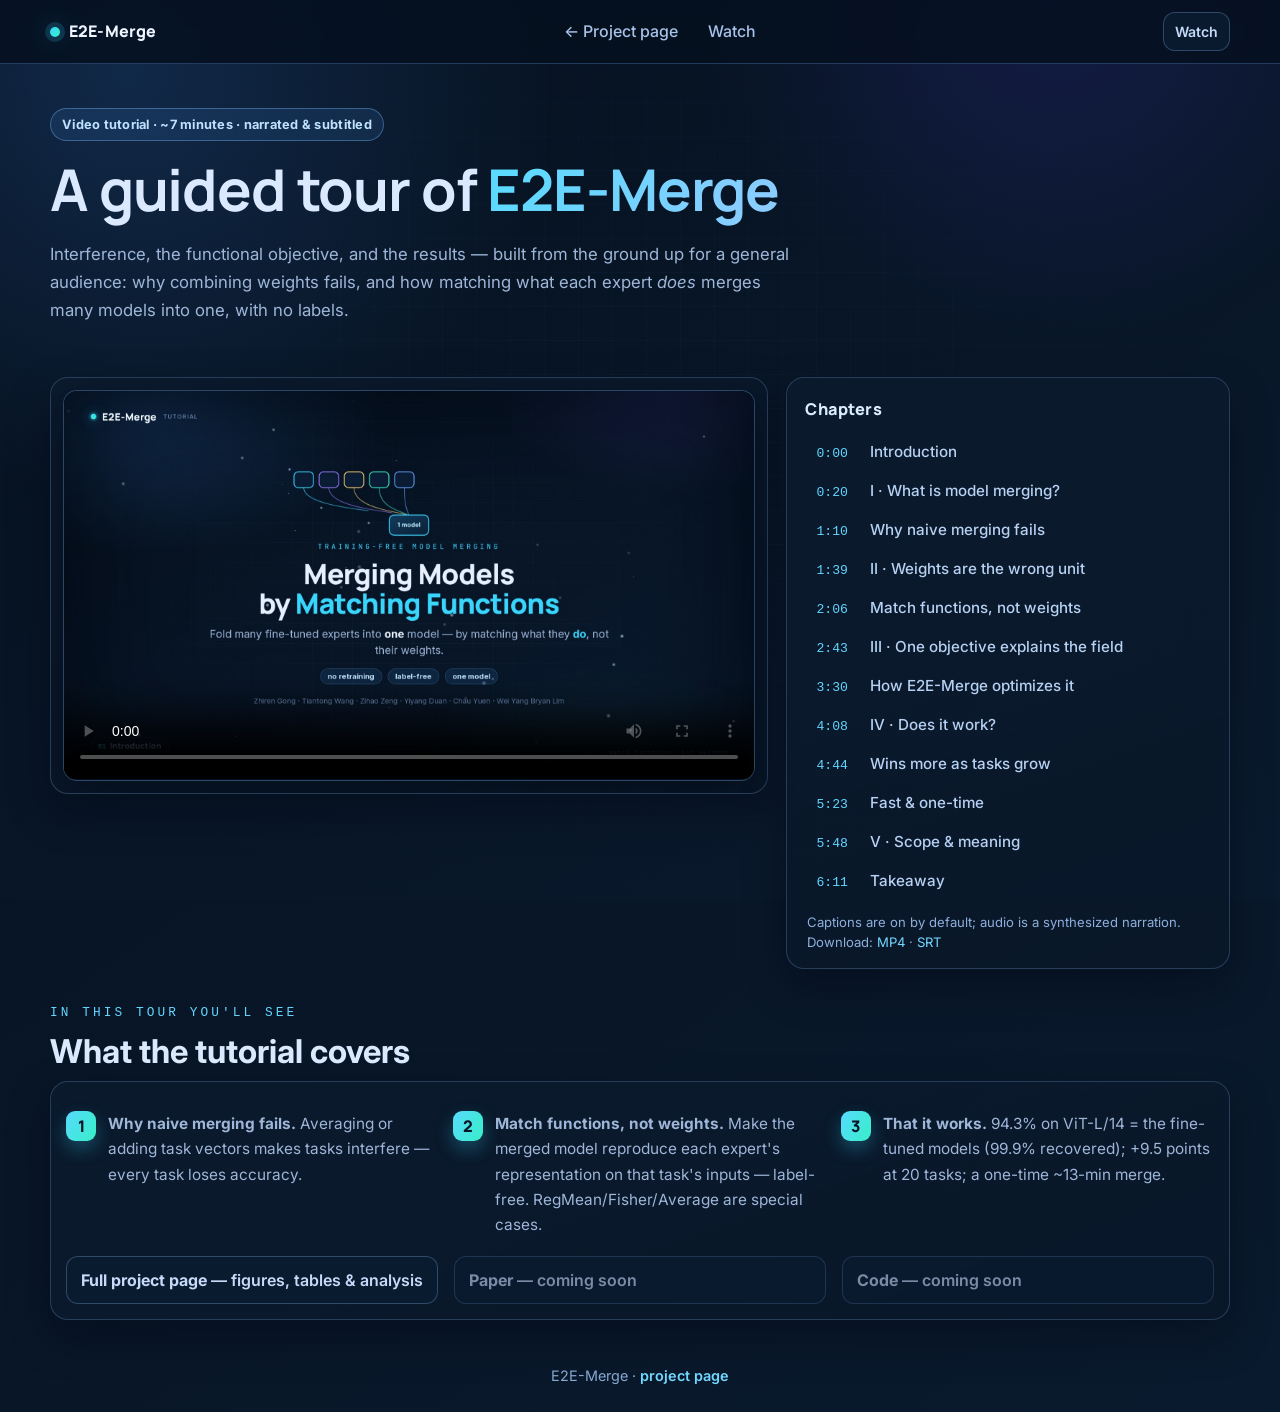
==== tutorial.html @ 4d7aeb11 "E2E-Merge project page + narrated tutorial video Polished project website (shared dark theme): inter" ====
<!doctype html>
<html lang="en">
<head>
  <meta charset="utf-8">
  <meta name="viewport" content="width=device-width, initial-scale=1">
  <title>Tutorial · E2E-Merge</title>
  <meta name="description" content="A narrated, animated ~7-minute video tutorial on E2E-Merge: merging models by matching functions.">
  <link rel="preconnect" href="https://fonts.googleapis.com">
  <link rel="preconnect" href="https://fonts.gstatic.com" crossorigin>
  <link href="https://fonts.googleapis.com/css2?family=Inter:wght@400;500;600;700;800&family=Manrope:wght@500;700;800&display=swap" rel="stylesheet">
  <link rel="stylesheet" href="./styles.css">
  <style>
    .tut-hero{padding:44px 0 8px;}
    .tut-hero .pill{margin-bottom:14px;}
    .tut-grid{display:grid;grid-template-columns:1.62fr 1fr;gap:18px;align-items:start;margin-top:14px;}
    .video-card{padding:12px;}
    .video-card video{width:100%;display:block;border-radius:14px;border:1px solid rgba(118,171,231,.35);
      background:#04101f;box-shadow:0 18px 44px rgba(0,7,16,.5);}
    .chapters{padding:16px 18px;}
    .chapters h4{margin:2px 0 10px;font-family:Manrope,Inter,sans-serif;font-weight:800;font-size:1.02rem;color:#dcecff;letter-spacing:.01em;}
    .chapters ul{list-style:none;margin:0;padding:0;max-height:498px;overflow:auto;}
    .chapters li{margin:0 0 2px;}
    .chapters button{display:flex;width:100%;gap:12px;align-items:baseline;text-align:left;cursor:pointer;
      border:0;border-radius:10px;padding:9px 11px;background:transparent;color:#b6d1f2;font-size:.95rem;font-weight:500;
      font-family:Inter,sans-serif;transition:background .18s ease,color .18s ease;}
    .chapters button:hover{background:rgba(90,147,214,.16);color:#eaf4ff;}
    .chapters button.on{background:linear-gradient(120deg,rgba(55,215,255,.16),rgba(155,124,255,.14));color:#eaf4ff;
      box-shadow:inset 0 0 0 1px rgba(115,200,255,.35);}
    .chapters button span{font-family:'JetBrains Mono',ui-monospace,monospace;font-size:.82rem;color:#63d6ff;min-width:42px;}
    .chap-note{margin:12px 2px 0;font-size:.82rem;color:#8fb0dc;line-height:1.5;}
    .chap-note a{color:#73d8ff;text-decoration:none;} .chap-note a:hover{text-decoration:underline;}
    .takeaways{display:grid;grid-template-columns:repeat(3,minmax(0,1fr));gap:14px;margin-top:14px;}
    .tk{display:flex;gap:12px;align-items:flex-start;}
    .tk-n{flex:none;width:30px;height:30px;border-radius:9px;display:grid;place-items:center;font-family:Manrope,sans-serif;
      font-weight:800;color:#071426;background:linear-gradient(120deg,#57dbff,#37efc7);box-shadow:0 8px 18px rgba(55,215,255,.28);}
    .tk p{margin:0;font-size:.96rem;}
    .kicker{font-family:'JetBrains Mono',monospace;font-size:.8rem;letter-spacing:.24em;text-transform:uppercase;color:#63d6ff;}
    @media (max-width:900px){ .tut-grid{grid-template-columns:1fr;} .takeaways{grid-template-columns:1fr;} }
  </style>
</head>
<body>
  <div class="bg-grid" aria-hidden="true"></div>
  <header class="topbar">
    <div class="container nav">
      <a class="brand" href="index.html"><span class="brand-dot"></span><span>E2E-Merge</span></a>
      <nav>
        <a href="index.html">← Project page</a>
        <a href="#watch">Watch</a>
      </nav>
      <a class="btn btn-soft btn-sm" href="#watch">Watch</a>
    </div>
  </header>

  <main id="top">
    <section class="hero tut-hero container" style="display:block;">
      <p class="pill">Video tutorial · ~7 minutes · narrated &amp; subtitled</p>
      <h1>A guided tour of <span style="background:linear-gradient(120deg,#57dbff,#8fcbff);-webkit-background-clip:text;background-clip:text;color:transparent;">E2E-Merge</span></h1>
      <p class="subtitle">Interference, the functional objective, and the results — built from the ground up for a
        general audience: why combining weights fails, and how matching what each expert <em>does</em> merges many
        models into one, with no labels.</p>
    </section>

    <section id="watch" class="container section" style="padding-top:14px;">
      <div class="tut-grid">
        <figure class="card figure-card video-card" style="margin:0;">
          <video id="vid" controls preload="metadata" poster="assets/tutorial_poster.jpg" playsinline>
            <source src="assets/tutorial.mp4" type="video/mp4">
            <track kind="captions" src="assets/tutorial.vtt" srclang="en" label="English" default>
            Your browser does not support the video tag — <a href="assets/tutorial.mp4">download the tutorial</a>.
          </video>
        </figure>
        <aside class="card chapters">
          <h4>Chapters</h4>
          <ul>
            <li><button data-t="0"><span>0:00</span> Introduction</button></li>
            <li><button data-t="20"><span>0:20</span> I · What is model merging?</button></li>
            <li><button data-t="70"><span>1:10</span> Why naive merging fails</button></li>
            <li><button data-t="99"><span>1:39</span> II · Weights are the wrong unit</button></li>
            <li><button data-t="126"><span>2:06</span> Match functions, not weights</button></li>
            <li><button data-t="163"><span>2:43</span> III · One objective explains the field</button></li>
            <li><button data-t="210"><span>3:30</span> How E2E-Merge optimizes it</button></li>
            <li><button data-t="248"><span>4:08</span> IV · Does it work?</button></li>
            <li><button data-t="284"><span>4:44</span> Wins more as tasks grow</button></li>
            <li><button data-t="323"><span>5:23</span> Fast &amp; one-time</button></li>
            <li><button data-t="348"><span>5:48</span> V · Scope &amp; meaning</button></li>
            <li><button data-t="371"><span>6:11</span> Takeaway</button></li>
          </ul>
          <p class="chap-note">Captions are on by default; audio is a synthesized narration. Download:
            <a href="assets/tutorial.mp4" download>MP4</a> · <a href="assets/tutorial.srt" download>SRT</a></p>
        </aside>
      </div>
    </section>

    <section class="container section" style="padding-top:20px;">
      <span class="kicker">In this tour you'll see</span>
      <h2 style="margin-top:8px;">What the tutorial covers</h2>
      <article class="card">
        <div class="takeaways">
          <div class="tk"><div class="tk-n">1</div><p><b>Why naive merging fails.</b> Averaging or adding task
            vectors makes tasks interfere — every task loses accuracy.</p></div>
          <div class="tk"><div class="tk-n">2</div><p><b>Match functions, not weights.</b> Make the merged model
            reproduce each expert's representation on that task's inputs — label-free. RegMean/Fisher/Average are special cases.</p></div>
          <div class="tk"><div class="tk-n">3</div><p><b>That it works.</b> 94.3% on ViT-L/14 = the fine-tuned
            models (99.9% recovered); +9.5 points at 20 tasks; a one-time ~13-min merge.</p></div>
        </div>
        <div class="grid3" style="margin-top:18px;">
          <a class="btn btn-soft" href="index.html"><b>Full project page</b> — figures, tables &amp; analysis</a>
          <span class="btn btn-soft" style="opacity:.6;cursor:default"><b>Paper</b> — coming soon</span>
          <span class="btn btn-soft" style="opacity:.6;cursor:default"><b>Code</b> — coming soon</span>
        </div>
      </article>
    </section>
  </main>

  <footer class="footer">
    <div class="container"><p>E2E-Merge · <a class="contact-link" href="index.html">project page</a></p></div>
  </footer>

  <script>
    const v = document.getElementById('vid');
    const btns = [...document.querySelectorAll('.chapters button')];
    btns.forEach(b => b.addEventListener('click', () => {
      v.currentTime = +b.dataset.t; v.play().catch(()=>{});
      btns.forEach(x => x.classList.remove('on')); b.classList.add('on');
      v.scrollIntoView({behavior:'smooth', block:'center'});
    }));
    v.addEventListener('timeupdate', () => {
      let cur = btns[0];
      for (const b of btns) if (v.currentTime >= +b.dataset.t) cur = b;
      btns.forEach(x => x.classList.toggle('on', x === cur));
    });
  </script>
</body>
</html>
---- styles.css ----
:root {
  --bg: #06111f;
  --bg2: #0a1a2e;
  --panel: rgba(12, 27, 46, 0.78);
  --panel-2: rgba(9, 23, 41, 0.88);
  --ink: #dbe9ff;
  --ink-soft: #9eb6d8;
  --line: rgba(123, 167, 224, 0.26);
  --cyan: #37d7ff;
  --blue: #6ca3ff;
  --violet: #9b7cff;
  --mint: #37efc7;
  --shadow: 0 18px 40px rgba(0, 7, 16, 0.35);
  --radius: 18px;
}

*,
*::before,
*::after {
  box-sizing: border-box;
}

html,
body {
  margin: 0;
  padding: 0;
  font-family: Inter, system-ui, -apple-system, Segoe UI, sans-serif;
  color: var(--ink);
  background:
    radial-gradient(circle at 10% 8%, rgba(65, 146, 255, 0.18), transparent 30%),
    radial-gradient(circle at 82% 0%, rgba(91, 68, 255, 0.15), transparent 25%),
    linear-gradient(145deg, var(--bg), var(--bg2));
}

html {
  scroll-behavior: smooth;
}

body {
  line-height: 1.65;
  background-attachment: fixed;
}

.bg-grid {
  position: fixed;
  inset: 0;
  pointer-events: none;
  z-index: 0;
  opacity: 0.16;
  background-image:
    linear-gradient(rgba(140, 191, 255, 0.18) 1px, transparent 1px),
    linear-gradient(90deg, rgba(140, 191, 255, 0.16) 1px, transparent 1px);
  background-size: 34px 34px;
  mask-image: radial-gradient(circle at center, black 20%, transparent 85%);
}

.container {
  width: min(1180px, calc(100% - 44px));
  margin: 0 auto;
  position: relative;
  z-index: 1;
}

.topbar {
  position: sticky;
  top: 0;
  z-index: 30;
  border-bottom: 1px solid rgba(88, 142, 209, 0.35);
  background: rgba(5, 16, 31, 0.84);
  backdrop-filter: blur(12px);
}

.nav {
  display: flex;
  align-items: center;
  justify-content: space-between;
  gap: 14px;
  padding: 12px 0;
}

.brand {
  text-decoration: none;
  color: #eef5ff;
  font-family: Manrope, Inter, sans-serif;
  font-weight: 800;
  display: inline-flex;
  align-items: center;
  gap: 9px;
  letter-spacing: 0.01em;
}

.brand-dot {
  width: 10px;
  height: 10px;
  border-radius: 50%;
  background: linear-gradient(120deg, var(--cyan), var(--mint));
  box-shadow: 0 0 0 5px rgba(55, 215, 255, 0.16), 0 0 28px rgba(55, 215, 255, 0.45);
}

.nav nav {
  display: flex;
  gap: 10px;
  flex-wrap: wrap;
}

.nav nav a {
  color: #a9c2e8;
  text-decoration: none;
  font-weight: 500;
  border-radius: 999px;
  padding: 5px 10px;
  transition: color 0.2s ease, background 0.2s ease;
}

.nav nav a:hover {
  color: #e7f3ff;
  background: rgba(90, 147, 214, 0.2);
}

.nav nav a.active {
  color: #091222;
  background: linear-gradient(120deg, #53ddff, #8fcbff);
}

.btn {
  border: 0;
  border-radius: 12px;
  padding: 10px 14px;
  font-weight: 600;
  text-decoration: none;
  cursor: pointer;
  color: #0a1426;
  background: linear-gradient(125deg, #57dbff, #78adff 50%, #9a82ff);
  box-shadow: 0 10px 22px rgba(79, 155, 255, 0.3);
}

.btn-soft {
  background: rgba(10, 28, 49, 0.9);
  color: #c5daf8;
  border: 1px solid rgba(127, 171, 225, 0.32);
  box-shadow: none;
}

.btn-sm {
  padding: 7px 11px;
  font-size: 0.88rem;
}

h1,
h2,
h3 {
  margin: 0 0 10px;
  line-height: 1.2;
}

h1 {
  font-family: Manrope, Inter, sans-serif;
  font-size: clamp(2.1rem, 5vw, 3.6rem);
  letter-spacing: -0.02em;
}

h2 {
  font-size: clamp(1.45rem, 2.6vw, 2.05rem);
}

h3 {
  font-size: 1.04rem;
}

p,
li {
  color: var(--ink-soft);
}

.hero {
  display: grid;
  grid-template-columns: 1.08fr 1fr;
  gap: 16px;
  align-items: center;
  padding: 34px 0 16px;
}

.pill {
  display: inline-flex;
  margin: 0 0 10px;
  border-radius: 999px;
  border: 1px solid rgba(115, 173, 236, 0.42);
  background: rgba(56, 125, 198, 0.16);
  color: #bfe3ff;
  font-size: 0.8rem;
  font-weight: 700;
  letter-spacing: 0.02em;
  padding: 5px 11px;
}

.subtitle {
  font-size: 1.05rem;
  max-width: 740px;
}

.author-hero {
  margin-top: 12px;
  border: 1px solid rgba(126, 170, 230, 0.28);
  border-radius: 12px;
  background: linear-gradient(150deg, rgba(20, 44, 73, 0.72), rgba(14, 34, 60, 0.8));
  padding: 10px 12px;
}

.author-hero-names {
  margin: 0;
  color: #c8e2ff;
  font-size: 0.92rem;
  font-weight: 600;
  line-height: 1.5;
}

.author-hero-affils {
  margin: 6px 0 0;
  color: #95b6df;
  font-size: 0.84rem;
}

.author-hero-affils span {
  display: block;
}

.hero-highlight {
  margin-top: 10px;
  border-left: 3px solid var(--cyan);
  padding: 6px 0 6px 10px;
  background: linear-gradient(90deg, rgba(28, 64, 106, 0.35), transparent);
  border-radius: 0 8px 8px 0;
}

.cta {
  margin-top: 14px;
  display: flex;
  flex-wrap: wrap;
  gap: 10px;
}

.card {
  background: linear-gradient(160deg, var(--panel), var(--panel-2));
  border: 1px solid var(--line);
  border-radius: var(--radius);
  box-shadow: var(--shadow);
  padding: 15px;
  transition: transform 0.24s ease, border-color 0.24s ease, box-shadow 0.24s ease;
}

.card:hover {
  transform: translateY(-2px);
  border-color: rgba(117, 194, 255, 0.44);
  box-shadow: 0 20px 44px rgba(0, 6, 16, 0.4);
}

.hero-figure {
  padding: 10px;
}

.metrics {
  display: grid;
  grid-template-columns: repeat(5, minmax(0, 1fr));
  gap: 10px;
  margin-top: 8px;
}

.metrics article {
  border-radius: 14px;
  border: 1px solid rgba(128, 176, 236, 0.25);
  background: rgba(14, 32, 57, 0.8);
  padding: 10px 8px;
  text-align: center;
}

.metrics h3 {
  margin-bottom: 2px;
  color: #cce9ff;
  font-size: clamp(0.98rem, 1.45vw, 1.26rem);
  line-height: 1.3;
}

.metrics p {
  margin: 0;
  font-size: 0.82rem;
}

.section {
  padding: 36px 0 8px;
  scroll-margin-top: 92px;
}

.grid2,
.grid3 {
  display: grid;
  gap: 16px;
  align-items: start;
}

.grid2 {
  grid-template-columns: repeat(2, minmax(0, 1fr));
}

.grid3 {
  grid-template-columns: repeat(3, minmax(0, 1fr));
}

.figure-card {
  padding: 11px;
  overflow: hidden;
}

.figure-card img {
  width: 100%;
  max-width: 100%;
  height: auto;
  max-height: 620px;
  object-fit: contain;
  display: block;
  border-radius: 12px;
  border: 1px solid rgba(118, 171, 231, 0.35);
  background: rgba(4, 14, 27, 0.75);
  cursor: zoom-in;
}

.hero-figure img {
  max-height: 760px;
}

.hero-radar-img {
  max-width: 92%;
  margin: 0 auto;
}

.pipeline-hero-img {
  max-width: 108%;
  margin-left: -4%;
}

.dual-insight {
  margin-top: 16px;
}

.dual-insight p {
  margin-top: 0;
}

.figure-card figcaption {
  margin-top: 8px;
  border-top: 1px dashed rgba(120, 165, 218, 0.28);
  padding: 8px 4px 2px;
  color: #aac8ec;
  font-size: 0.9rem;
}

.method-flow {
  margin-top: 16px;
}

.method-flow .card {
  position: relative;
}

.method-flow .card:not(:last-child)::after {
  content: "→";
  position: absolute;
  right: -14px;
  top: 50%;
  transform: translateY(-50%);
  color: #74cfff;
  font-weight: 700;
  opacity: 0.65;
}

.method-interactive p {
  margin-top: 0;
}

.method-controls {
  display: flex;
  flex-wrap: wrap;
  gap: 8px;
  margin: 8px 0 10px;
}

.method-panel {
  display: none;
  margin-top: 8px;
}

.method-panel.show {
  display: block;
  animation: fadeInUp 0.22s ease;
}

ul {
  margin: 8px 0 0;
  padding-left: 18px;
}

.stat-card p {
  margin: 5px 0;
}

.note {
  margin: 8px 0 0;
  font-size: 0.86rem;
  color: #95b5df;
}

.full-width-table-card {
  margin-top: 16px;
}

.table-scroll {
  margin-top: 10px;
  overflow-x: auto;
  border: 1px solid rgba(123, 167, 224, 0.22);
  border-radius: 12px;
  background: rgba(7, 20, 36, 0.72);
}

.scroll-hint {
  margin: 0 0 8px;
  font-size: 0.82rem;
  color: #8ab0de;
}

.wide-table {
  width: 100%;
  min-width: 760px;
  border-collapse: collapse;
}

.wide-table th,
.wide-table td {
  border-bottom: 1px solid rgba(123, 167, 224, 0.2);
  padding: 8px 10px;
  text-align: left;
  font-size: 0.88rem;
  color: #b8d4f6;
}

.wide-table thead th {
  position: sticky;
  top: 0;
  background: rgba(13, 31, 56, 0.96);
  color: #d8ecff;
}

.wide-table th:first-child,
.wide-table td:first-child {
  position: sticky;
  left: 0;
  z-index: 2;
  background: rgba(11, 28, 49, 0.98);
  box-shadow: 1px 0 0 rgba(123, 167, 224, 0.28);
}

.wide-table thead th:first-child {
  z-index: 4;
}

.wide-table.compact {
  min-width: 620px;
}

.wide-table tbody tr:hover td {
  background: rgba(56, 120, 194, 0.12);
}

.authors {
  margin-top: 0;
  font-weight: 500;
}

.chips {
  display: flex;
  flex-wrap: wrap;
  gap: 8px;
}

.chips span {
  border-radius: 999px;
  border: 1px solid rgba(126, 170, 230, 0.35);
  background: rgba(19, 40, 69, 0.84);
  color: #b8d4f6;
  padding: 4px 10px;
  font-size: 0.82rem;
}

.resource-card {
  min-height: 120px;
}

.bib-head {
  display: flex;
  align-items: center;
  justify-content: space-between;
  gap: 10px;
}

pre {
  margin: 0;
  border-radius: 12px;
  border: 1px solid rgba(128, 176, 236, 0.3);
  background: rgba(7, 20, 36, 0.86);
  color: #bcdbff;
  padding: 12px;
  white-space: pre-wrap;
  word-break: break-word;
  font-size: 0.84rem;
}

.contact-card {
  margin-top: 14px;
}

.contact-link {
  color: #73d8ff;
  font-weight: 600;
  text-decoration: none;
}

.contact-link:hover {
  text-decoration: underline;
}

.footer {
  margin-top: 24px;
  padding: 12px 0 24px;
}

.footer p {
  margin: 0;
  text-align: center;
  color: #87a9d1;
  font-size: 0.9rem;
}

.method-link {
  transition: transform 0.22s ease, border-color 0.22s ease, box-shadow 0.22s ease;
}

.method-link.is-linked {
  border-color: rgba(87, 219, 255, 0.62);
  box-shadow: 0 24px 42px rgba(0, 23, 45, 0.5);
}

.method-link.is-linked figcaption {
  color: #d3ecff;
}

@keyframes fadeInUp {
  from {
    opacity: 0;
    transform: translateY(6px);
  }
  to {
    opacity: 1;
    transform: translateY(0);
  }
}

.lightbox {
  position: fixed;
  inset: 0;
  z-index: 80;
  display: none;
  align-items: center;
  justify-content: center;
  padding: 24px;
  background: rgba(2, 8, 17, 0.88);
}

.lightbox.show {
  display: flex;
}

.lightbox img {
  max-width: min(1220px, 95vw);
  max-height: 90vh;
  border-radius: 12px;
  box-shadow: 0 16px 40px rgba(0, 0, 0, 0.44);
}

.lightbox-close {
  position: absolute;
  top: 12px;
  right: 20px;
  border: 0;
  border-radius: 999px;
  width: 36px;
  height: 36px;
  font-size: 1.5rem;
  cursor: pointer;
  color: #0f1d33;
  background: #cfe5ff;
}

@media (max-width: 1080px) {
  .metrics {
    grid-template-columns: repeat(3, minmax(0, 1fr));
  }

  .grid3 {
    grid-template-columns: repeat(2, minmax(0, 1fr));
  }

  .method-flow .card::after {
    display: none;
  }
}

@media (max-width: 820px) {
  .hero,
  .grid2,
  .grid3 {
    grid-template-columns: 1fr;
  }

  .pipeline-hero-img {
    max-width: 100%;
    margin-left: 0;
  }

  .hero-radar-img {
    max-width: 100%;
  }

  .metrics {
    grid-template-columns: repeat(2, minmax(0, 1fr));
  }
}

@media (max-width: 560px) {
  .container {
    width: calc(100% - 26px);
  }

  .metrics {
    grid-template-columns: 1fr;
  }

  .nav {
    flex-wrap: wrap;
    row-gap: 8px;
  }

  .nav nav {
    width: 100%;
    flex-wrap: nowrap;
    overflow-x: auto;
    scrollbar-width: thin;
  }
}
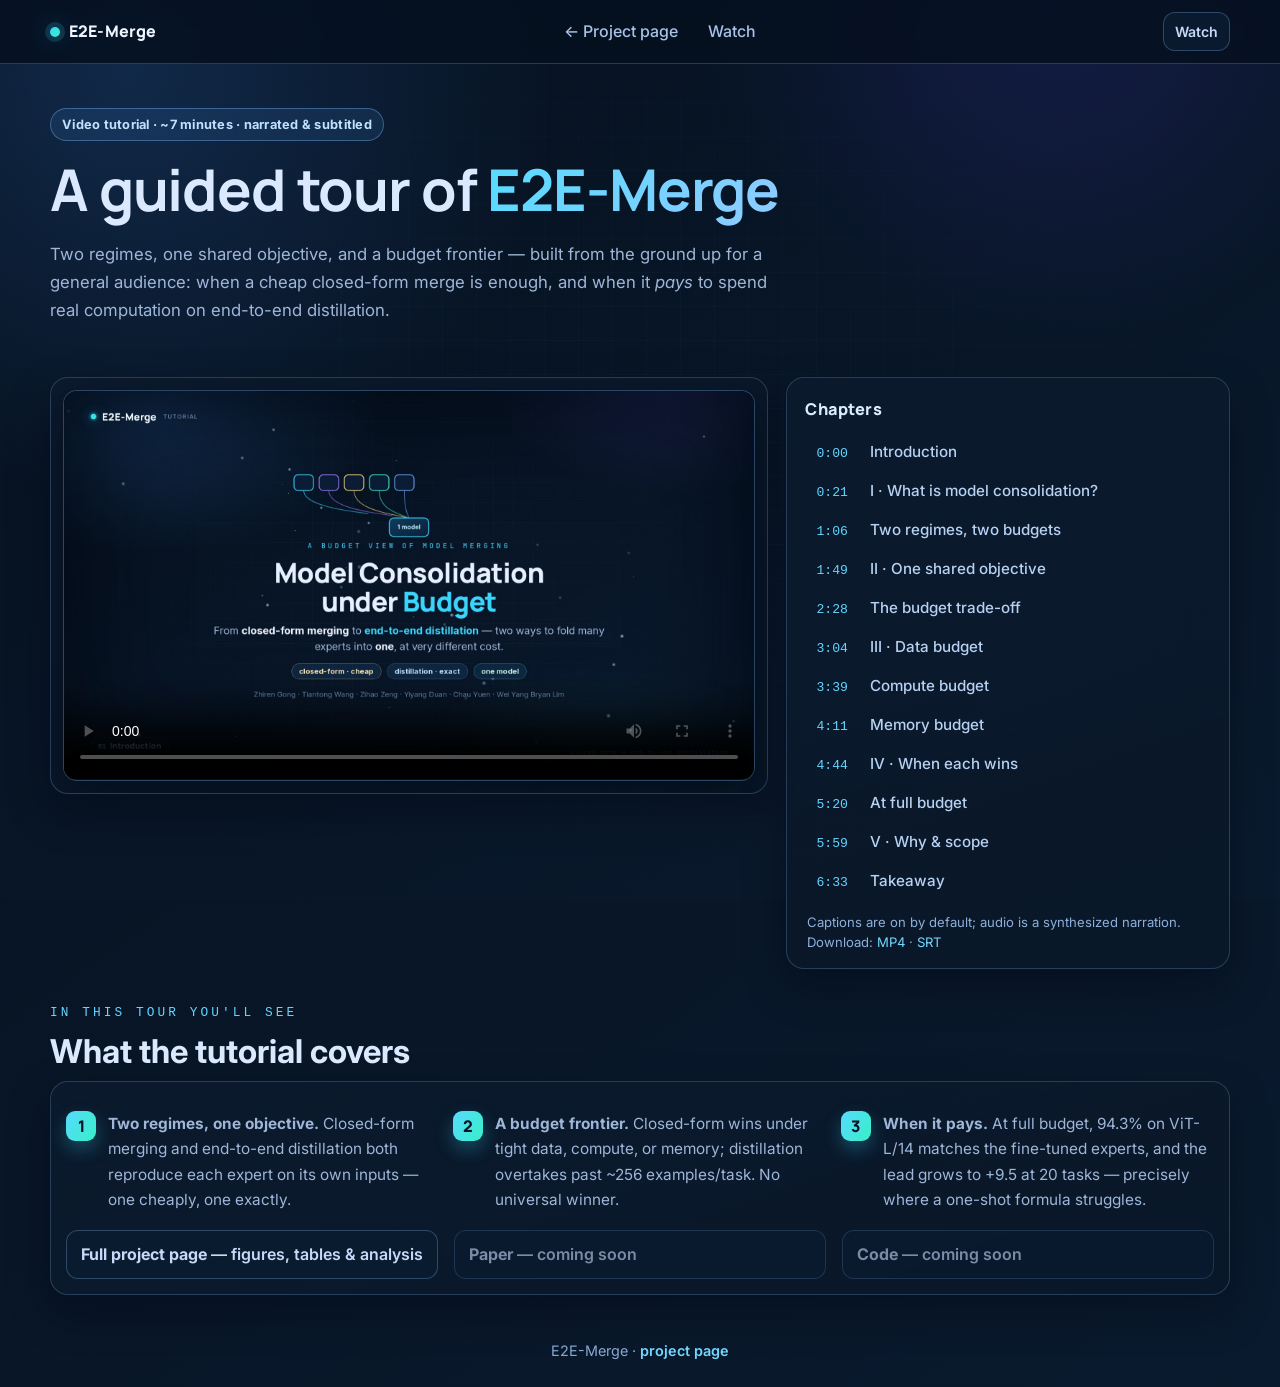
==== commit aec49942: "Rebuild tutorial video + page to budget-regime story (new narration, 12 scenes, chapters)" ====
--- a/tutorial.html
+++ b/tutorial.html
@@ -4,7 +4,7 @@
   <meta charset="utf-8">
   <meta name="viewport" content="width=device-width, initial-scale=1">
   <title>Tutorial · E2E-Merge</title>
-  <meta name="description" content="A narrated, animated ~7-minute video tutorial on E2E-Merge: merging models by matching functions.">
+  <meta name="description" content="A narrated, animated ~7-minute video tutorial on E2E-Merge: model consolidation under budget — closed-form merging vs end-to-end distillation.">
   <link rel="preconnect" href="https://fonts.googleapis.com">
   <link rel="preconnect" href="https://fonts.gstatic.com" crossorigin>
   <link href="https://fonts.googleapis.com/css2?family=Inter:wght@400;500;600;700;800&family=Manrope:wght@500;700;800&display=swap" rel="stylesheet">
@@ -55,9 +55,9 @@
     <section class="hero tut-hero container" style="display:block;">
       <p class="pill">Video tutorial · ~7 minutes · narrated &amp; subtitled</p>
       <h1>A guided tour of <span style="background:linear-gradient(120deg,#57dbff,#8fcbff);-webkit-background-clip:text;background-clip:text;color:transparent;">E2E-Merge</span></h1>
-      <p class="subtitle">Interference, the functional objective, and the results — built from the ground up for a
-        general audience: why combining weights fails, and how matching what each expert <em>does</em> merges many
-        models into one, with no labels.</p>
+      <p class="subtitle">Two regimes, one shared objective, and a budget frontier — built from the ground up for a
+        general audience: when a cheap closed-form merge is enough, and when it <em>pays</em> to spend real
+        computation on end-to-end distillation.</p>
     </section>
 
     <section id="watch" class="container section" style="padding-top:14px;">
@@ -73,17 +73,17 @@
           <h4>Chapters</h4>
           <ul>
             <li><button data-t="0"><span>0:00</span> Introduction</button></li>
-            <li><button data-t="20"><span>0:20</span> I · What is model merging?</button></li>
-            <li><button data-t="70"><span>1:10</span> Why naive merging fails</button></li>
-            <li><button data-t="99"><span>1:39</span> II · Weights are the wrong unit</button></li>
-            <li><button data-t="126"><span>2:06</span> Match functions, not weights</button></li>
-            <li><button data-t="163"><span>2:43</span> III · One objective explains the field</button></li>
-            <li><button data-t="210"><span>3:30</span> How E2E-Merge optimizes it</button></li>
-            <li><button data-t="248"><span>4:08</span> IV · Does it work?</button></li>
-            <li><button data-t="284"><span>4:44</span> Wins more as tasks grow</button></li>
-            <li><button data-t="323"><span>5:23</span> Fast &amp; one-time</button></li>
-            <li><button data-t="348"><span>5:48</span> V · Scope &amp; meaning</button></li>
-            <li><button data-t="371"><span>6:11</span> Takeaway</button></li>
+            <li><button data-t="20"><span>0:21</span> I · What is model consolidation?</button></li>
+            <li><button data-t="66"><span>1:06</span> Two regimes, two budgets</button></li>
+            <li><button data-t="108"><span>1:49</span> II · One shared objective</button></li>
+            <li><button data-t="147"><span>2:28</span> The budget trade-off</button></li>
+            <li><button data-t="183"><span>3:04</span> III · Data budget</button></li>
+            <li><button data-t="219"><span>3:39</span> Compute budget</button></li>
+            <li><button data-t="251"><span>4:11</span> Memory budget</button></li>
+            <li><button data-t="283"><span>4:44</span> IV · When each wins</button></li>
+            <li><button data-t="320"><span>5:20</span> At full budget</button></li>
+            <li><button data-t="359"><span>5:59</span> V · Why &amp; scope</button></li>
+            <li><button data-t="393"><span>6:33</span> Takeaway</button></li>
           </ul>
           <p class="chap-note">Captions are on by default; audio is a synthesized narration. Download:
             <a href="assets/tutorial.mp4" download>MP4</a> · <a href="assets/tutorial.srt" download>SRT</a></p>
@@ -96,12 +96,12 @@
       <h2 style="margin-top:8px;">What the tutorial covers</h2>
       <article class="card">
         <div class="takeaways">
-          <div class="tk"><div class="tk-n">1</div><p><b>Why naive merging fails.</b> Averaging or adding task
-            vectors makes tasks interfere — every task loses accuracy.</p></div>
-          <div class="tk"><div class="tk-n">2</div><p><b>Match functions, not weights.</b> Make the merged model
-            reproduce each expert's representation on that task's inputs — label-free. RegMean/Fisher/Average are special cases.</p></div>
-          <div class="tk"><div class="tk-n">3</div><p><b>That it works.</b> 94.3% on ViT-L/14 = the fine-tuned
-            models (99.9% recovered); +9.5 points at 20 tasks; a one-time ~13-min merge.</p></div>
+          <div class="tk"><div class="tk-n">1</div><p><b>Two regimes, one objective.</b> Closed-form merging and
+            end-to-end distillation both reproduce each expert on its own inputs — one cheaply, one exactly.</p></div>
+          <div class="tk"><div class="tk-n">2</div><p><b>A budget frontier.</b> Closed-form wins under tight data,
+            compute, or memory; distillation overtakes past ~256 examples/task. No universal winner.</p></div>
+          <div class="tk"><div class="tk-n">3</div><p><b>When it pays.</b> At full budget, 94.3% on ViT-L/14 matches the
+            fine-tuned experts, and the lead grows to +9.5 at 20 tasks — precisely where a one-shot formula struggles.</p></div>
         </div>
         <div class="grid3" style="margin-top:18px;">
           <a class="btn btn-soft" href="index.html"><b>Full project page</b> — figures, tables &amp; analysis</a>
--- a/styles.css
+++ b/styles.css
@@ -654,3 +654,13 @@
     scrollbar-width: thin;
   }
 }
+
+/* --- utility classes (budget-regime rebuild) --- */
+.mono {
+  font-family: "SFMono-Regular", ui-monospace, "JetBrains Mono", Menlo, Consolas, monospace;
+  letter-spacing: .01em;
+}
+.glass {
+  background: linear-gradient(180deg, rgba(96,165,250,.10), rgba(45,212,191,.05));
+  backdrop-filter: blur(6px);
+}
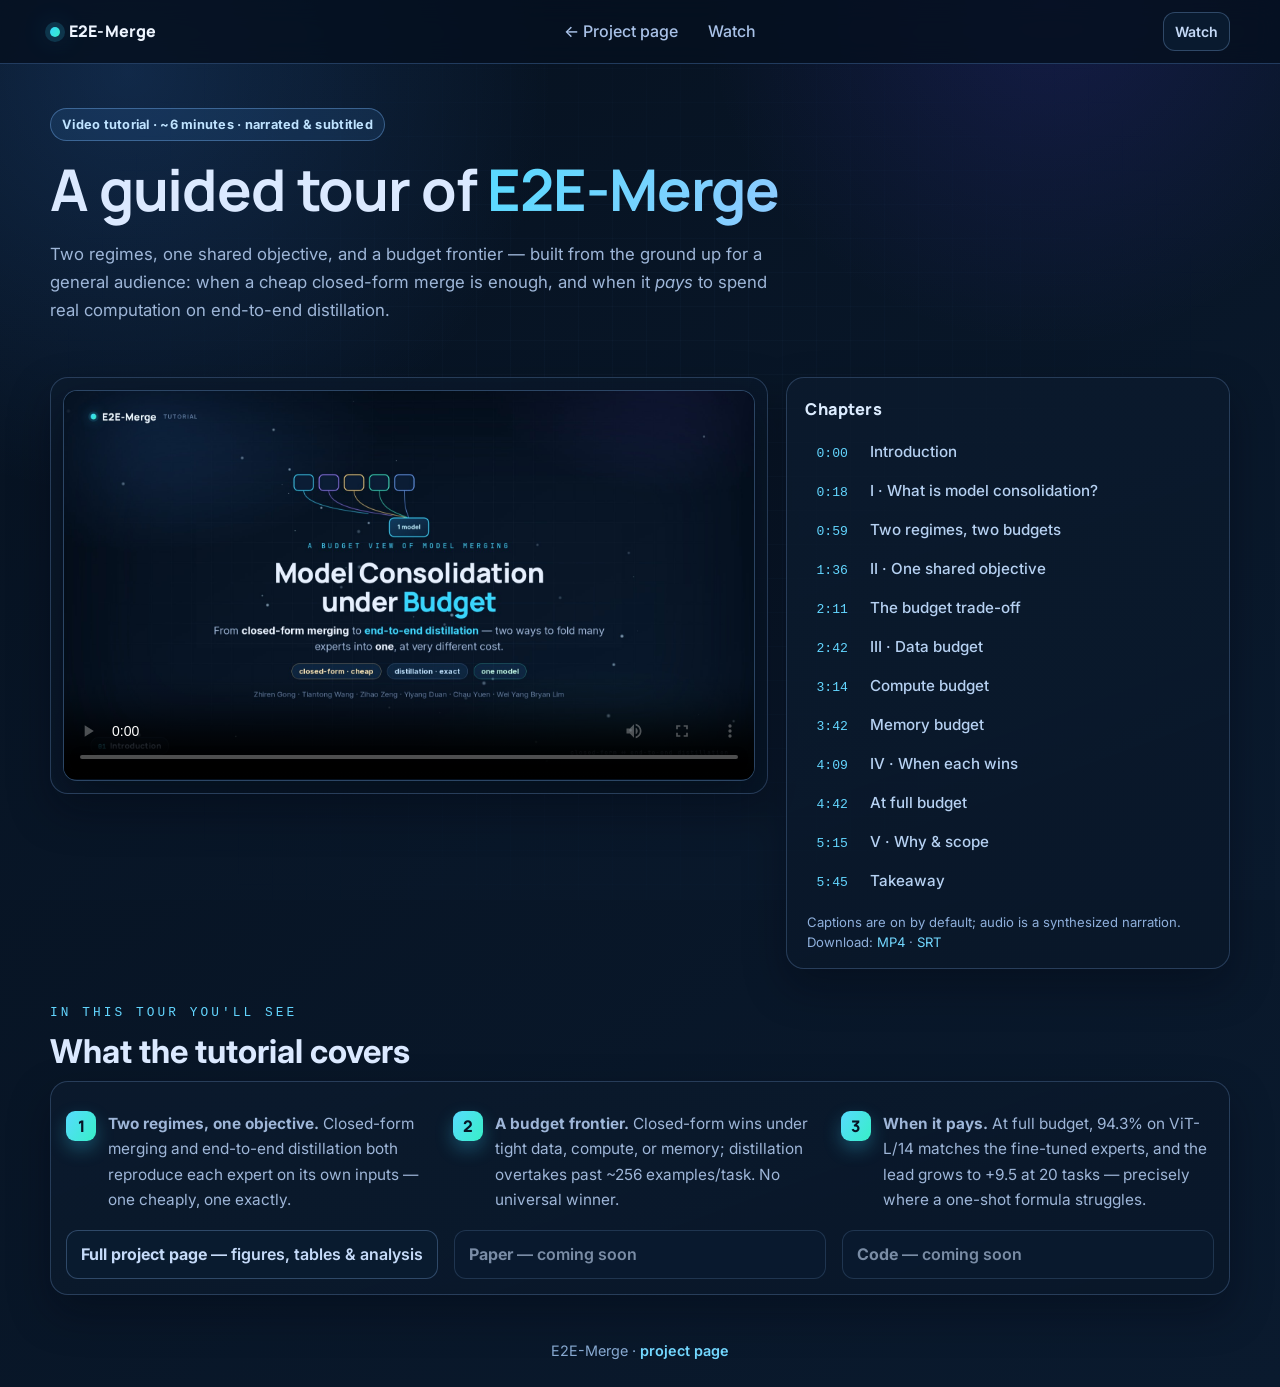
==== commit 336a386b: "tutorial: refreshed video — faster pace (7:08 → 6:15), corrected author byline & specific links; cha" ====
--- a/tutorial.html
+++ b/tutorial.html
@@ -4,7 +4,7 @@
   <meta charset="utf-8">
   <meta name="viewport" content="width=device-width, initial-scale=1">
   <title>Tutorial · E2E-Merge</title>
-  <meta name="description" content="A narrated, animated ~7-minute video tutorial on E2E-Merge: model consolidation under budget — closed-form merging vs end-to-end distillation.">
+  <meta name="description" content="A narrated, animated ~6-minute video tutorial on E2E-Merge: model consolidation under budget — closed-form merging vs end-to-end distillation.">
   <link rel="preconnect" href="https://fonts.googleapis.com">
   <link rel="preconnect" href="https://fonts.gstatic.com" crossorigin>
   <link href="https://fonts.googleapis.com/css2?family=Inter:wght@400;500;600;700;800&family=Manrope:wght@500;700;800&display=swap" rel="stylesheet">
@@ -53,7 +53,7 @@
 
   <main id="top">
     <section class="hero tut-hero container" style="display:block;">
-      <p class="pill">Video tutorial · ~7 minutes · narrated &amp; subtitled</p>
+      <p class="pill">Video tutorial · ~6 minutes · narrated &amp; subtitled</p>
       <h1>A guided tour of <span style="background:linear-gradient(120deg,#57dbff,#8fcbff);-webkit-background-clip:text;background-clip:text;color:transparent;">E2E-Merge</span></h1>
       <p class="subtitle">Two regimes, one shared objective, and a budget frontier — built from the ground up for a
         general audience: when a cheap closed-form merge is enough, and when it <em>pays</em> to spend real
@@ -73,17 +73,17 @@
           <h4>Chapters</h4>
           <ul>
             <li><button data-t="0"><span>0:00</span> Introduction</button></li>
-            <li><button data-t="20"><span>0:21</span> I · What is model consolidation?</button></li>
-            <li><button data-t="66"><span>1:06</span> Two regimes, two budgets</button></li>
-            <li><button data-t="108"><span>1:49</span> II · One shared objective</button></li>
-            <li><button data-t="147"><span>2:28</span> The budget trade-off</button></li>
-            <li><button data-t="183"><span>3:04</span> III · Data budget</button></li>
-            <li><button data-t="219"><span>3:39</span> Compute budget</button></li>
-            <li><button data-t="251"><span>4:11</span> Memory budget</button></li>
-            <li><button data-t="283"><span>4:44</span> IV · When each wins</button></li>
-            <li><button data-t="320"><span>5:20</span> At full budget</button></li>
-            <li><button data-t="359"><span>5:59</span> V · Why &amp; scope</button></li>
-            <li><button data-t="393"><span>6:33</span> Takeaway</button></li>
+            <li><button data-t="18"><span>0:18</span> I · What is model consolidation?</button></li>
+            <li><button data-t="59"><span>0:59</span> Two regimes, two budgets</button></li>
+            <li><button data-t="96"><span>1:36</span> II · One shared objective</button></li>
+            <li><button data-t="131"><span>2:11</span> The budget trade-off</button></li>
+            <li><button data-t="162"><span>2:42</span> III · Data budget</button></li>
+            <li><button data-t="194"><span>3:14</span> Compute budget</button></li>
+            <li><button data-t="222"><span>3:42</span> Memory budget</button></li>
+            <li><button data-t="249"><span>4:09</span> IV · When each wins</button></li>
+            <li><button data-t="282"><span>4:42</span> At full budget</button></li>
+            <li><button data-t="315"><span>5:15</span> V · Why &amp; scope</button></li>
+            <li><button data-t="345"><span>5:45</span> Takeaway</button></li>
           </ul>
           <p class="chap-note">Captions are on by default; audio is a synthesized narration. Download:
             <a href="assets/tutorial.mp4" download>MP4</a> · <a href="assets/tutorial.srt" download>SRT</a></p>
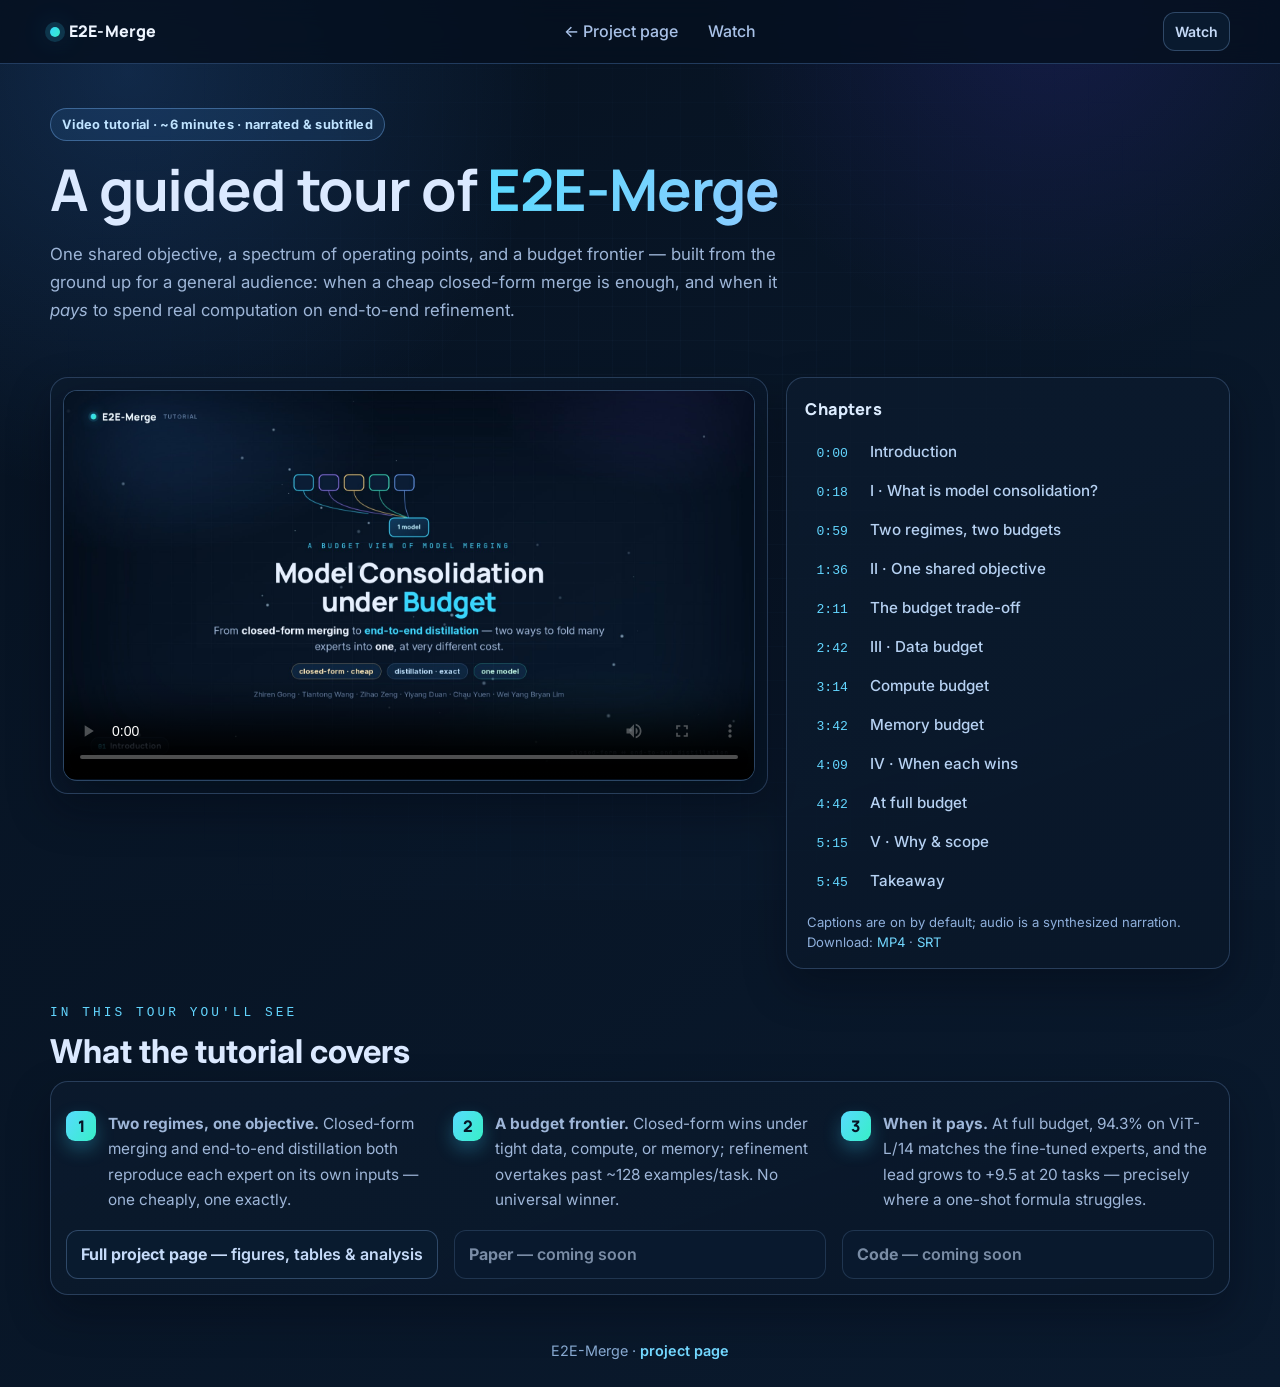
==== commit c533567c: "Revise to NAACL version: When Does Refinement Pay? (budgeted functional view) Retitle, add Wei Yang " ====
--- a/tutorial.html
+++ b/tutorial.html
@@ -55,9 +55,9 @@
     <section class="hero tut-hero container" style="display:block;">
       <p class="pill">Video tutorial · ~6 minutes · narrated &amp; subtitled</p>
       <h1>A guided tour of <span style="background:linear-gradient(120deg,#57dbff,#8fcbff);-webkit-background-clip:text;background-clip:text;color:transparent;">E2E-Merge</span></h1>
-      <p class="subtitle">Two regimes, one shared objective, and a budget frontier — built from the ground up for a
+      <p class="subtitle">One shared objective, a spectrum of operating points, and a budget frontier — built from the ground up for a
         general audience: when a cheap closed-form merge is enough, and when it <em>pays</em> to spend real
-        computation on end-to-end distillation.</p>
+        computation on end-to-end refinement.</p>
     </section>
 
     <section id="watch" class="container section" style="padding-top:14px;">
@@ -99,7 +99,7 @@
           <div class="tk"><div class="tk-n">1</div><p><b>Two regimes, one objective.</b> Closed-form merging and
             end-to-end distillation both reproduce each expert on its own inputs — one cheaply, one exactly.</p></div>
           <div class="tk"><div class="tk-n">2</div><p><b>A budget frontier.</b> Closed-form wins under tight data,
-            compute, or memory; distillation overtakes past ~256 examples/task. No universal winner.</p></div>
+            compute, or memory; refinement overtakes past ~128 examples/task. No universal winner.</p></div>
           <div class="tk"><div class="tk-n">3</div><p><b>When it pays.</b> At full budget, 94.3% on ViT-L/14 matches the
             fine-tuned experts, and the lead grows to +9.5 at 20 tasks — precisely where a one-shot formula struggles.</p></div>
         </div>
--- a/styles.css
+++ b/styles.css
@@ -664,3 +664,13 @@
   background: linear-gradient(180deg, rgba(96,165,250,.10), rgba(45,212,191,.05));
   backdrop-filter: blur(6px);
 }
+
+/* intro lead paragraph under a section heading (added for NAACL revision) */
+.section-lead {
+  max-width: 880px;
+  margin: 2px 0 20px;
+  color: var(--ink-soft);
+  font-size: 1.02rem;
+  line-height: 1.62;
+}
+.section-lead strong { color: var(--ink); }
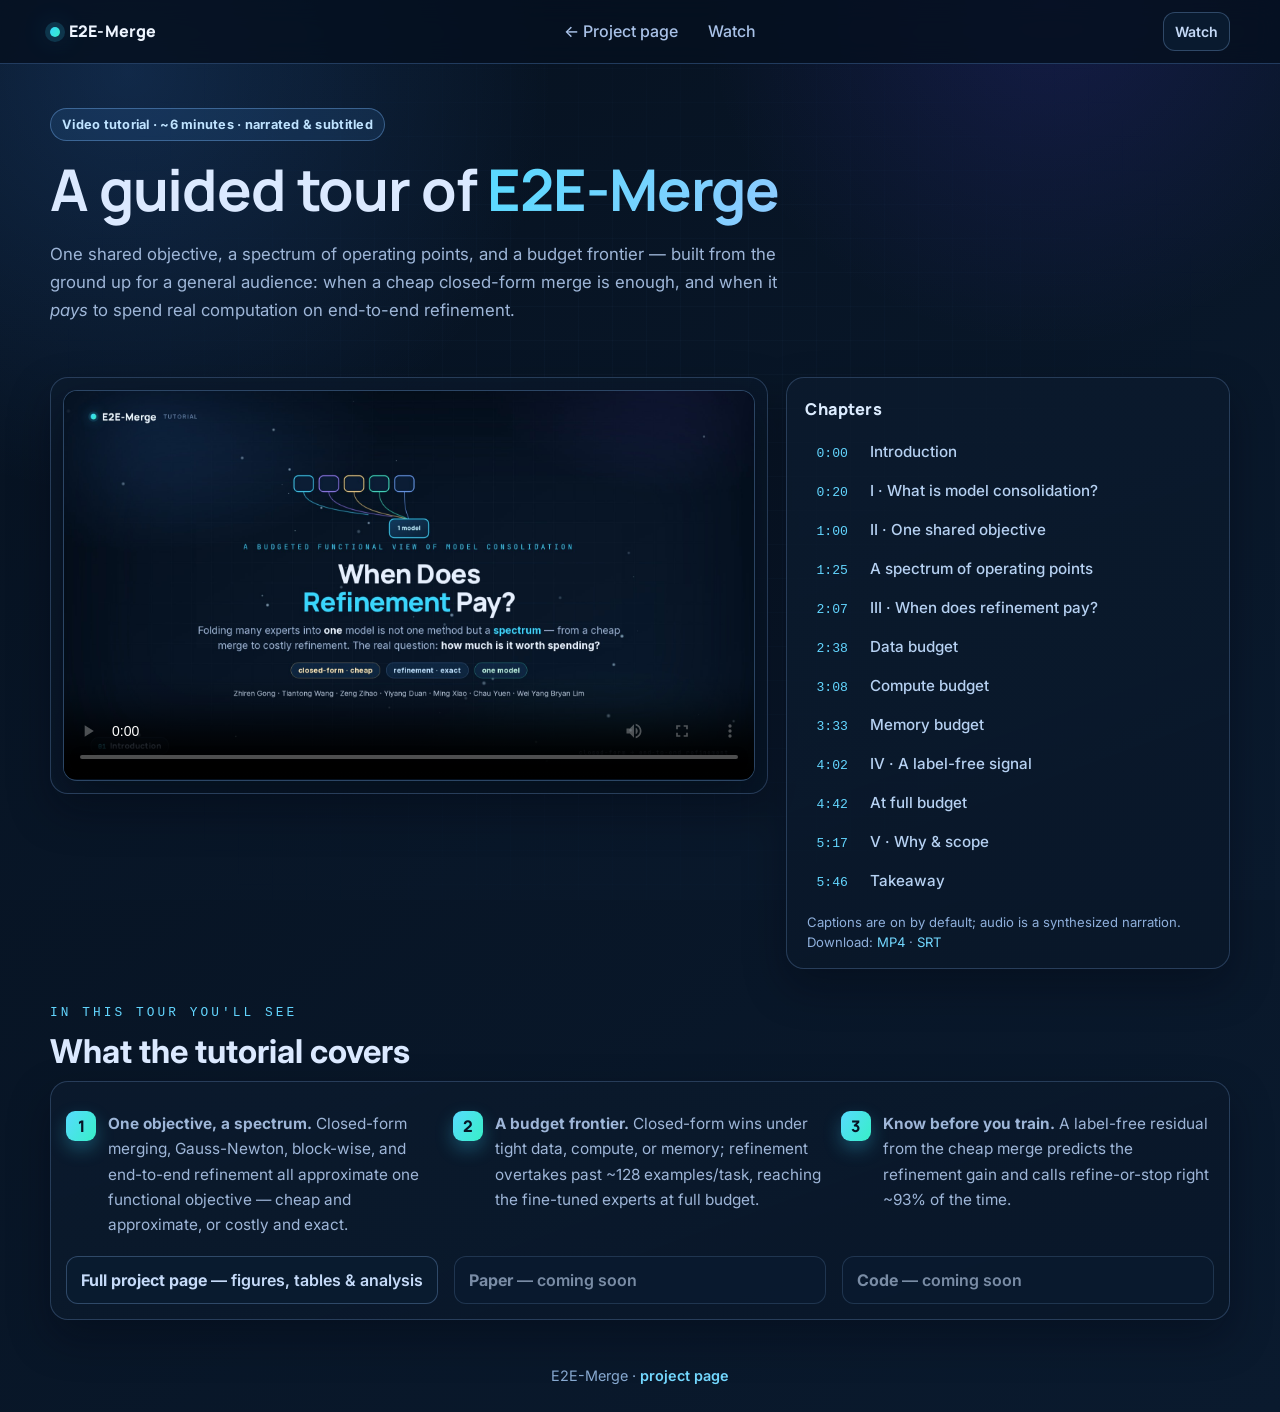
==== commit d168abdb: "Re-record tutorial video for the NAACL version New narration + animated deck: reframed to one object" ====
--- a/tutorial.html
+++ b/tutorial.html
@@ -73,17 +73,17 @@
           <h4>Chapters</h4>
           <ul>
             <li><button data-t="0"><span>0:00</span> Introduction</button></li>
-            <li><button data-t="18"><span>0:18</span> I · What is model consolidation?</button></li>
-            <li><button data-t="59"><span>0:59</span> Two regimes, two budgets</button></li>
-            <li><button data-t="96"><span>1:36</span> II · One shared objective</button></li>
-            <li><button data-t="131"><span>2:11</span> The budget trade-off</button></li>
-            <li><button data-t="162"><span>2:42</span> III · Data budget</button></li>
-            <li><button data-t="194"><span>3:14</span> Compute budget</button></li>
-            <li><button data-t="222"><span>3:42</span> Memory budget</button></li>
-            <li><button data-t="249"><span>4:09</span> IV · When each wins</button></li>
-            <li><button data-t="282"><span>4:42</span> At full budget</button></li>
-            <li><button data-t="315"><span>5:15</span> V · Why &amp; scope</button></li>
-            <li><button data-t="345"><span>5:45</span> Takeaway</button></li>
+            <li><button data-t="20"><span>0:20</span> I · What is model consolidation?</button></li>
+            <li><button data-t="60"><span>1:00</span> II · One shared objective</button></li>
+            <li><button data-t="85"><span>1:25</span> A spectrum of operating points</button></li>
+            <li><button data-t="127"><span>2:07</span> III · When does refinement pay?</button></li>
+            <li><button data-t="158"><span>2:38</span> Data budget</button></li>
+            <li><button data-t="188"><span>3:08</span> Compute budget</button></li>
+            <li><button data-t="213"><span>3:33</span> Memory budget</button></li>
+            <li><button data-t="243"><span>4:02</span> IV · A label-free signal</button></li>
+            <li><button data-t="283"><span>4:42</span> At full budget</button></li>
+            <li><button data-t="318"><span>5:17</span> V · Why &amp; scope</button></li>
+            <li><button data-t="347"><span>5:46</span> Takeaway</button></li>
           </ul>
           <p class="chap-note">Captions are on by default; audio is a synthesized narration. Download:
             <a href="assets/tutorial.mp4" download>MP4</a> · <a href="assets/tutorial.srt" download>SRT</a></p>
@@ -96,12 +96,12 @@
       <h2 style="margin-top:8px;">What the tutorial covers</h2>
       <article class="card">
         <div class="takeaways">
-          <div class="tk"><div class="tk-n">1</div><p><b>Two regimes, one objective.</b> Closed-form merging and
-            end-to-end distillation both reproduce each expert on its own inputs — one cheaply, one exactly.</p></div>
+          <div class="tk"><div class="tk-n">1</div><p><b>One objective, a spectrum.</b> Closed-form merging, Gauss-Newton,
+            block-wise, and end-to-end refinement all approximate one functional objective — cheap and approximate, or costly and exact.</p></div>
           <div class="tk"><div class="tk-n">2</div><p><b>A budget frontier.</b> Closed-form wins under tight data,
-            compute, or memory; refinement overtakes past ~128 examples/task. No universal winner.</p></div>
-          <div class="tk"><div class="tk-n">3</div><p><b>When it pays.</b> At full budget, 94.3% on ViT-L/14 matches the
-            fine-tuned experts, and the lead grows to +9.5 at 20 tasks — precisely where a one-shot formula struggles.</p></div>
+            compute, or memory; refinement overtakes past ~128 examples/task, reaching the fine-tuned experts at full budget.</p></div>
+          <div class="tk"><div class="tk-n">3</div><p><b>Know before you train.</b> A label-free residual from the cheap
+            merge predicts the refinement gain and calls refine-or-stop right ~93% of the time.</p></div>
         </div>
         <div class="grid3" style="margin-top:18px;">
           <a class="btn btn-soft" href="index.html"><b>Full project page</b> — figures, tables &amp; analysis</a>
